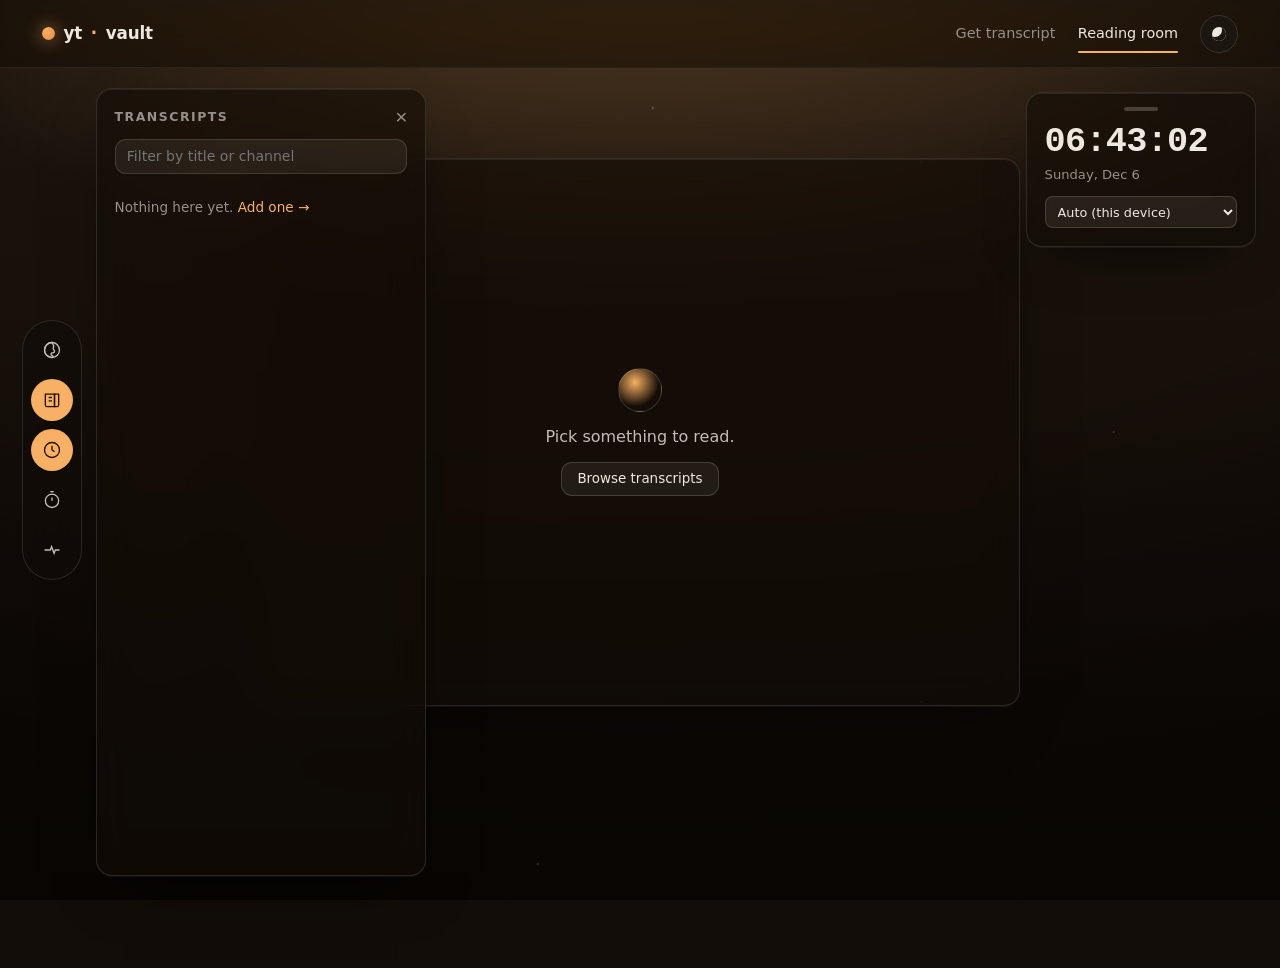
==== web/read.html @ 3c08e681 "Redesign into two pages + cozy reading room; open-source the repo - split UI: landing getter (index)" ====
<!DOCTYPE html>
<html lang="en" data-theme="dark" data-scene="lamplit">
<head>
  <meta charset="utf-8">
  <meta name="viewport" content="width=device-width, initial-scale=1">
  <title>yt-vault · reading room</title>
  <link rel="stylesheet" href="/web/base.css">
  <link rel="stylesheet" href="/web/read.css">
</head>
<body>
  <!-- scene background -->
  <div id="scene" class="scene" aria-hidden="true">
    <div class="scene-grain"></div>
    <div class="scene-rain"></div>
    <div class="scene-dust"></div>
    <img id="customBg" class="scene-custom" alt="" hidden>
  </div>

  <header class="topbar glass-bar">
    <a class="brand" href="/"><span class="brand-mark"></span>yt<span class="brand-dim">·</span>vault</a>
    <nav class="nav">
      <a class="nav-link" href="/">Get transcript</a>
      <a class="nav-link" href="/read" aria-current="page">Reading room</a>
      <button id="themeToggle" class="icon-btn" type="button" aria-label="Toggle theme"><span class="theme-dot"></span></button>
    </nav>
  </header>

  <!-- left dock -->
  <aside class="dock" aria-label="Reading room controls">
    <button class="dock-btn" data-pop="scenes" title="Scenes" aria-label="Scenes">
      <svg viewBox="0 0 24 24" fill="none" stroke="currentColor" stroke-width="1.6"><circle cx="12" cy="12" r="9"/><path d="M12 3a9 9 0 0 0 0 18c1.7 0 1.7-2 0-2.5s-1.5-2.5 0-3 3 .5 3-2-2.5-2-1.5-4 1.2-3.2-.5-4.5z"/></svg>
    </button>
    <button class="dock-btn" data-widget="library" title="Transcripts" aria-label="Transcripts">
      <svg viewBox="0 0 24 24" fill="none" stroke="currentColor" stroke-width="1.6"><path d="M4 5h11v15H6a2 2 0 0 1-2-2z"/><path d="M15 5h5v13a2 2 0 0 1-2 2h-3z"/><path d="M8 9h4M8 13h4"/></svg>
    </button>
    <button class="dock-btn" data-widget="clock" title="Clock" aria-label="Clock">
      <svg viewBox="0 0 24 24" fill="none" stroke="currentColor" stroke-width="1.6"><circle cx="12" cy="12" r="9"/><path d="M12 7v5l3 2"/></svg>
    </button>
    <button class="dock-btn" data-widget="timer" title="Timer" aria-label="Pomodoro timer">
      <svg viewBox="0 0 24 24" fill="none" stroke="currentColor" stroke-width="1.6"><path d="M10 2h4"/><circle cx="12" cy="13" r="8"/><path d="M12 13V9"/></svg>
    </button>
    <button class="dock-btn" data-widget="life" title="Life in progress" aria-label="Life progress">
      <svg viewBox="0 0 24 24" fill="none" stroke="currentColor" stroke-width="1.6"><path d="M3 12h7l1.5-4 3 8L16 12h5"/></svg>
    </button>
  </aside>

  <!-- scenes popover -->
  <div id="scenesPop" class="pop" hidden role="dialog" aria-label="Choose a scene">
    <p class="pop-title">Choose your room</p>
    <div class="scene-grid" id="sceneGrid"></div>
    <label class="upload">
      <input id="bgUpload" type="file" accept="image/*" hidden>
      <span>Upload your own background</span>
    </label>
  </div>

  <!-- shelf (transcript list) -->
  <aside id="shelf" class="shelf glass" aria-label="Saved transcripts" hidden>
    <div class="shelf-head"><h2>Transcripts</h2><button class="x" id="shelfClose" aria-label="Close">×</button></div>
    <input id="filter" class="filter" type="search" placeholder="Filter by title or channel" aria-label="Filter">
    <ol id="list" class="list"></ol>
    <p id="shelfEmpty" class="muted-note">Nothing here yet. <a href="/">Add one →</a></p>
  </aside>

  <!-- reader -->
  <main class="room">
    <article id="reader" class="reader glass" tabindex="-1">
      <div id="readerEmpty" class="reader-empty">
        <span class="ember"></span>
        <p>Pick something to read.</p>
        <button class="ghost-btn" id="openShelf">Browse transcripts</button>
      </div>
      <div id="readerBody" class="reader-body" hidden></div>
    </article>
  </main>

  <!-- widgets -->
  <section id="w-clock" class="widget glass" data-w="clock" hidden>
    <div class="widget-grip" data-grip></div>
    <div class="clock-time" id="clockTime">--:--</div>
    <div class="clock-date" id="clockDate"></div>
    <select id="clockTz" class="mini-select" aria-label="Timezone"></select>
  </section>

  <section id="w-timer" class="widget glass" data-w="timer" hidden>
    <div class="widget-grip" data-grip></div>
    <div class="timer-modes">
      <button class="chip active" data-mode="focus" data-min="25">Focus</button>
      <button class="chip" data-mode="break" data-min="5">Break</button>
    </div>
    <div class="timer-time" id="timerTime">25:00</div>
    <div class="timer-actions">
      <button class="ghost-btn" id="timerToggle">Start</button>
      <button class="ghost-btn" id="timerReset">Reset</button>
    </div>
  </section>

  <section id="w-life" class="widget glass" data-w="life" hidden>
    <div class="widget-grip" data-grip></div>
    <p class="widget-label">Time, honestly</p>
    <div class="bar-row"><span>This year</span><span id="yearPct">—</span></div>
    <div class="bar"><i id="yearBar"></i></div>
    <div class="bar-row"><span>Life</span><span id="lifePct">—</span></div>
    <div class="bar"><i id="lifeBar"></i></div>
    <div class="life-inputs">
      <input id="birth" type="date" aria-label="Birth date">
      <input id="expectancy" type="number" min="40" max="120" value="80" aria-label="Life expectancy">
    </div>
  </section>

  <script src="/web/read.js" defer></script>
</body>
</html>
---- web/base.css ----
/* ============================================================
   yt-vault — shared foundation (tokens, reset, chrome)
   ============================================================ */
:root {
  --bg:      oklch(0.165 0.012 60);
  --bg-2:    oklch(0.205 0.013 60);
  --bg-3:    oklch(0.250 0.014 58);
  --ink:     oklch(0.935 0.013 82);
  --ink-2:   oklch(0.800 0.012 80);
  --muted:   oklch(0.655 0.012 74);
  --line:    oklch(0.320 0.012 60);
  --line-2:  oklch(0.265 0.012 60);
  --accent:  oklch(0.810 0.125 66);
  --accent-2:oklch(0.720 0.135 56);
  --accent-ink: oklch(0.200 0.045 58);
  --danger:  oklch(0.74 0.14 32);

  --font-read: "Charter", "Iowan Old Style", "Palatino Linotype", Georgia, serif;
  --font-ui:   system-ui, -apple-system, "Segoe UI", Roboto, sans-serif;
  --font-mono: ui-monospace, "Cascadia Code", "SF Mono", Menlo, Consolas, monospace;

  --radius: 16px;
  --radius-sm: 11px;
  --ease: cubic-bezier(0.16, 1, 0.3, 1);
  --spring: cubic-bezier(0.34, 1.56, 0.64, 1);
  --shadow: 0 1px 0 oklch(1 0 0 / 0.05), 0 24px 60px -28px oklch(0 0 0 / 0.75);
  --z-bg: 0; --z-base: 1; --z-widget: 40; --z-sticky: 60; --z-dock: 70; --z-modal: 90;
}
[data-theme="light"] {
  --bg:      oklch(0.962 0.011 86);
  --bg-2:    oklch(0.993 0.006 86);
  --bg-3:    oklch(0.928 0.012 84);
  --ink:     oklch(0.285 0.020 55);
  --ink-2:   oklch(0.430 0.020 56);
  --muted:   oklch(0.530 0.020 60);
  --line:    oklch(0.870 0.012 84);
  --line-2:  oklch(0.910 0.010 84);
  --accent:  oklch(0.600 0.140 54);
  --accent-2:oklch(0.555 0.150 50);
  --accent-ink: oklch(0.985 0.010 86);
  --shadow: 0 1px 0 oklch(1 0 0 / 0.6), 0 22px 48px -28px oklch(0 0 0 / 0.30);
}

* { box-sizing: border-box; margin: 0; padding: 0; }
[hidden] { display: none !important; }
html { -webkit-text-size-adjust: 100%; scroll-behavior: smooth; }
body {
  font-family: var(--font-ui); background: var(--bg); color: var(--ink);
  line-height: 1.5; min-height: 100dvh; -webkit-font-smoothing: antialiased;
  text-rendering: optimizeLegibility;
  transition: background 0.6s var(--ease), color 0.6s var(--ease);
}
a { color: inherit; text-decoration: none; }
::selection { background: color-mix(in oklch, var(--accent) 36%, transparent); }

/* topbar / brand (shared) */
.topbar {
  position: sticky; top: 0; z-index: var(--z-sticky);
  display: flex; align-items: center; justify-content: space-between; gap: 1rem;
  padding: 0 clamp(1.1rem, 4vw, 2.6rem); height: 68px;
  background: color-mix(in oklch, var(--bg) 72%, transparent);
  backdrop-filter: saturate(150%) blur(16px);
  border-bottom: 1px solid var(--line-2);
}
.brand { display: inline-flex; align-items: center; gap: 0.55rem; font-weight: 640; font-size: 1.05rem; letter-spacing: -0.01em; }
.brand-mark {
  width: 13px; height: 13px; border-radius: 50%;
  background: radial-gradient(circle at 35% 30%, var(--accent), var(--accent-2));
  box-shadow: 0 0 18px -1px var(--accent); animation: pulse 4s var(--ease) infinite;
}
.brand-dim { color: var(--accent); }
@keyframes pulse { 0%,100% { box-shadow: 0 0 14px -2px var(--accent); } 50% { box-shadow: 0 0 22px 1px var(--accent); } }

.nav { display: flex; align-items: center; gap: clamp(0.6rem, 2vw, 1.4rem); }
.nav-link { color: var(--muted); font-size: 0.9rem; padding: 0.4rem 0; position: relative; transition: color 0.25s var(--ease); }
.nav-link:hover, .nav-link[aria-current="page"] { color: var(--ink); }
.nav-link[aria-current="page"]::after {
  content: ""; position: absolute; left: 0; right: 0; bottom: -2px; height: 2px;
  background: var(--accent); border-radius: 2px;
}

/* buttons */
.btn {
  font-family: var(--font-ui); font-weight: 580; font-size: 0.95rem;
  color: var(--accent-ink); background: var(--accent); border: none;
  border-radius: var(--radius-sm); padding: 0.85rem 1.4rem; cursor: pointer;
  white-space: nowrap; position: relative; overflow: hidden;
  transition: transform 0.2s var(--ease), filter 0.25s var(--ease);
}
.btn:hover { filter: brightness(1.07); }
.btn:active { transform: translateY(1px) scale(0.99); }
.btn:disabled { opacity: 0.6; cursor: progress; }
.btn::after {
  content: ""; position: absolute; inset: 0; transform: translateX(-120%);
  background: linear-gradient(100deg, transparent, oklch(1 0 0 / 0.35), transparent);
}
.btn:hover::after { transform: translateX(120%); transition: transform 0.7s var(--ease); }

.icon-btn {
  width: 38px; height: 38px; border-radius: 50%; border: 1px solid var(--line);
  background: var(--bg-2); display: grid; place-items: center; cursor: pointer;
  color: var(--ink); transition: border-color 0.25s var(--ease), transform 0.25s var(--ease);
}
.icon-btn:hover { border-color: var(--accent); }
.icon-btn:active { transform: scale(0.93); }
.theme-dot { width: 14px; height: 14px; border-radius: 50%; background: var(--ink); box-shadow: inset -4px -4px 0 0 var(--bg-2); }
[data-theme="light"] .theme-dot { background: var(--bg-3); box-shadow: inset 4px 4px 0 0 var(--accent); }

@media (prefers-reduced-motion: reduce) {
  *, *::before, *::after { animation-duration: 0.001ms !important; animation-iteration-count: 1 !important; transition-duration: 0.001ms !important; scroll-behavior: auto !important; }
}
---- web/read.css ----
/* ============================================================
   reading room — scenes + glass + draggable widgets
   ============================================================ */

.glass {
  background: color-mix(in oklch, var(--bg) 62%, transparent);
  border: 1px solid color-mix(in oklch, var(--ink) 12%, transparent);
  backdrop-filter: saturate(150%) blur(20px);
  -webkit-backdrop-filter: saturate(150%) blur(20px);
  box-shadow: var(--shadow), inset 0 1px 0 color-mix(in oklch, var(--ink) 8%, transparent);
}
.glass-bar { background: color-mix(in oklch, var(--bg) 55%, transparent); }
.ghost-btn {
  font-family: var(--font-ui); font-size: 0.84rem; color: var(--ink);
  background: color-mix(in oklch, var(--ink) 7%, transparent);
  border: 1px solid color-mix(in oklch, var(--ink) 16%, transparent);
  border-radius: var(--radius-sm); padding: 0.55rem 0.95rem; cursor: pointer;
  transition: border-color 0.2s var(--ease), transform 0.15s var(--ease);
}
.ghost-btn:hover { border-color: var(--accent); }
.ghost-btn:active { transform: translateY(1px); }

/* ---------- scenes ---------- */
.scene { position: fixed; inset: 0; z-index: var(--z-bg); overflow: hidden; transition: background 0.8s var(--ease); }
.scene-grain, .scene-rain, .scene-dust, .scene-custom { position: absolute; inset: 0; pointer-events: none; }
.scene-custom { width: 100%; height: 100%; object-fit: cover; }
.scene-grain { background: radial-gradient(130% 90% at 50% 0%, transparent 55%, oklch(0 0 0 / 0.45)); }
[data-theme="light"] .scene-grain { background: radial-gradient(130% 90% at 50% 0%, transparent 60%, oklch(0 0 0 / 0.12)); }

[data-scene="lamplit"] .scene { background:
  radial-gradient(115% 75% at 50% -10%, oklch(0.81 0.125 66 / 0.28), transparent 56%),
  linear-gradient(180deg, oklch(0.20 0.018 60), oklch(0.145 0.012 55)); }
[data-scene="paper"] .scene { background:
  radial-gradient(120% 80% at 50% -10%, oklch(0.60 0.14 54 / 0.10), transparent 60%),
  linear-gradient(180deg, oklch(0.965 0.012 86), oklch(0.93 0.014 82)); }
[data-scene="rain"] .scene { background:
  linear-gradient(180deg, oklch(0.26 0.03 250), oklch(0.17 0.025 250)); }
[data-scene="library"] .scene { background:
  radial-gradient(120% 80% at 70% 10%, oklch(0.55 0.09 60 / 0.4), transparent 55%),
  linear-gradient(180deg, oklch(0.27 0.04 50), oklch(0.165 0.03 45)); }
[data-scene="dusk"] .scene { background:
  linear-gradient(180deg, oklch(0.30 0.09 285), oklch(0.32 0.10 20) 78%, oklch(0.40 0.12 45)); }
[data-scene="forest"] .scene { background:
  radial-gradient(120% 90% at 50% 120%, oklch(0.45 0.08 150 / 0.5), transparent 55%),
  linear-gradient(180deg, oklch(0.22 0.04 160), oklch(0.15 0.03 160)); }
[data-scene="blank"] .scene { background: var(--bg); }

/* rain (only in rain scene) */
.scene-rain { opacity: 0; background-image: repeating-linear-gradient(105deg,
  oklch(1 0 0 / 0.12) 0 1px, transparent 1px 9px); background-size: 100% 200px;
  transition: opacity 0.8s var(--ease); }
[data-scene="rain"] .scene-rain { opacity: 0.5; animation: rainfall 0.55s linear infinite; }
@keyframes rainfall { to { background-position: -120px 200px; } }

/* floating dust motes (lamplit + library) */
.scene-dust { opacity: 0; background-image:
  radial-gradient(2px 2px at 20% 30%, oklch(1 0 0 / 0.5), transparent),
  radial-gradient(1.5px 1.5px at 70% 60%, oklch(1 0 0 / 0.4), transparent),
  radial-gradient(1.5px 1.5px at 45% 80%, oklch(1 0 0 / 0.35), transparent),
  radial-gradient(2px 2px at 85% 20%, oklch(1 0 0 / 0.4), transparent);
  background-size: 60% 60%; transition: opacity 0.8s var(--ease); }
[data-scene="lamplit"] .scene-dust, [data-scene="library"] .scene-dust { opacity: 0.6; animation: float-dust 24s var(--ease) infinite alternate; }
@keyframes float-dust { to { transform: translate3d(-4%, -6%, 0); } }

/* ---------- dock ---------- */
.dock {
  position: fixed; left: clamp(0.6rem, 2vw, 1.4rem); top: 50%; transform: translateY(-50%);
  z-index: var(--z-dock); display: flex; flex-direction: column; gap: 0.5rem; padding: 0.5rem;
  border-radius: 999px; background: color-mix(in oklch, var(--bg) 60%, transparent);
  border: 1px solid color-mix(in oklch, var(--ink) 12%, transparent); backdrop-filter: blur(16px);
}
.dock-btn {
  width: 42px; height: 42px; border-radius: 50%; border: none; cursor: pointer;
  background: transparent; color: var(--ink-2); display: grid; place-items: center;
  transition: background 0.2s var(--ease), color 0.2s var(--ease), transform 0.15s var(--ease);
}
.dock-btn svg { width: 20px; height: 20px; }
.dock-btn:hover { background: color-mix(in oklch, var(--ink) 10%, transparent); color: var(--ink); }
.dock-btn.active { color: var(--accent-ink); background: var(--accent); }
.dock-btn:active { transform: scale(0.92); }
@media (max-width: 760px) {
  .dock { flex-direction: row; left: 50%; top: auto; bottom: 1rem; transform: translateX(-50%); }
}

/* ---------- scenes popover ---------- */
.pop {
  position: fixed; left: clamp(4.2rem, 8vw, 6rem); top: 50%; transform: translateY(-50%);
  z-index: var(--z-dock); width: min(320px, 80vw); padding: 1.1rem;
  border-radius: var(--radius); background: color-mix(in oklch, var(--bg) 80%, transparent);
  border: 1px solid color-mix(in oklch, var(--ink) 14%, transparent); backdrop-filter: blur(22px);
  box-shadow: var(--shadow); animation: pop 0.3s var(--spring) both;
}
@media (max-width: 760px) { .pop { left: 50%; top: auto; bottom: 5rem; transform: translateX(-50%); } }
@keyframes pop { from { opacity: 0; transform: translateY(-50%) scale(0.96); } }
.pop-title { font-size: 0.78rem; text-transform: uppercase; letter-spacing: 0.12em; color: var(--muted); margin-bottom: 0.8rem; }
.scene-grid { display: grid; grid-template-columns: repeat(3, 1fr); gap: 0.5rem; }
.scene-chip {
  aspect-ratio: 1.3; border-radius: 10px; border: 2px solid transparent; cursor: pointer;
  position: relative; overflow: hidden; transition: border-color 0.2s var(--ease), transform 0.15s var(--ease);
}
.scene-chip:hover { transform: translateY(-2px); }
.scene-chip.active { border-color: var(--accent); }
.scene-chip span { position: absolute; left: 6px; bottom: 4px; font-size: 0.66rem; color: oklch(0.97 0 0); text-shadow: 0 1px 3px oklch(0 0 0 / 0.8); }
.upload { display: block; margin-top: 0.9rem; text-align: center; font-size: 0.82rem; color: var(--ink-2);
  border: 1px dashed color-mix(in oklch, var(--ink) 22%, transparent); border-radius: var(--radius-sm); padding: 0.7rem; cursor: pointer; }
.upload:hover { border-color: var(--accent); color: var(--ink); }

/* ---------- shelf ---------- */
.shelf {
  position: fixed; left: clamp(4.2rem, 8vw, 6rem); top: 88px; bottom: 1.5rem; z-index: var(--z-widget);
  width: min(330px, 84vw); border-radius: var(--radius); padding: 1.1rem; display: flex; flex-direction: column; gap: 0.7rem;
  animation: slidein 0.35s var(--ease) both;
}
@keyframes slidein { from { opacity: 0; transform: translateX(-16px); } }
.shelf-head { display: flex; align-items: center; justify-content: space-between; }
.shelf-head h2 { font-size: 0.78rem; text-transform: uppercase; letter-spacing: 0.12em; color: var(--muted); }
.x { background: none; border: none; color: var(--muted); font-size: 1.3rem; cursor: pointer; line-height: 1; }
.x:hover { color: var(--ink); }
.filter {
  font-family: var(--font-ui); font-size: 0.88rem; color: var(--ink); width: 100%;
  background: color-mix(in oklch, var(--ink) 7%, transparent); border: 1px solid color-mix(in oklch, var(--ink) 14%, transparent);
  border-radius: var(--radius-sm); padding: 0.55rem 0.7rem;
}
.filter:focus { outline: none; border-color: var(--accent); }
.list { list-style: none; overflow-y: auto; display: flex; flex-direction: column; gap: 0.3rem; }
.list-item { width: 100%; text-align: left; cursor: pointer; background: transparent; border: 1px solid transparent;
  border-radius: var(--radius-sm); padding: 0.6rem 0.7rem; color: var(--ink); display: flex; flex-direction: column; gap: 0.25rem;
  transition: background 0.18s var(--ease); }
.list-item:hover, .list-item.active { background: color-mix(in oklch, var(--ink) 9%, transparent); }
.li-title { font-size: 0.92rem; font-weight: 540; line-height: 1.3; display: -webkit-box; -webkit-line-clamp: 2; -webkit-box-orient: vertical; overflow: hidden; }
.li-meta { font-family: var(--font-mono); font-size: 0.7rem; color: var(--muted); }
.li-tag { color: var(--accent); } .li-tag.none { color: var(--muted); }
.muted-note { color: var(--muted); font-size: 0.85rem; }
.muted-note a { color: var(--accent); }

/* ---------- reader ---------- */
.room { position: relative; z-index: var(--z-base); min-height: 100dvh;
  display: flex; justify-content: center; align-items: flex-start;
  padding: clamp(5.5rem, 10vh, 7rem) 1.2rem 3rem; }
.reader { width: min(760px, 100%); border-radius: var(--radius); padding: clamp(1.6rem, 4vw, 3rem);
  max-height: calc(100dvh - 8rem); overflow-y: auto; scroll-padding-top: 1rem; animation: rise 0.6s var(--ease) both; }
.reader:focus { outline: none; }
.reader-empty { min-height: 50vh; display: flex; flex-direction: column; align-items: center; justify-content: center; text-align: center; gap: 0.8rem; color: var(--ink-2); }
.ember { width: 44px; height: 44px; border-radius: 50%; border: 1px solid color-mix(in oklch, var(--ink) 16%, transparent);
  background: radial-gradient(circle at 38% 32%, var(--accent), transparent 62%); animation: pulse 4s var(--ease) infinite; }

.reader-body { max-width: 64ch; margin: 0 auto; }
.doc-kicker { font-family: var(--font-mono); font-size: 0.72rem; letter-spacing: 0.08em; text-transform: uppercase; color: var(--accent); margin-bottom: 0.7rem; }
.doc-title { font-family: var(--font-read); font-weight: 600; font-size: clamp(1.6rem, 3.4vw, 2.2rem); line-height: 1.16; letter-spacing: -0.015em; text-wrap: balance; }
.doc-meta { font-family: var(--font-mono); font-size: 0.75rem; color: var(--muted); margin-top: 0.85rem; padding-bottom: 1.1rem;
  border-bottom: 1px solid color-mix(in oklch, var(--ink) 12%, transparent); display: flex; flex-wrap: wrap; gap: 0.35rem 0.85rem; }
.doc-meta a { color: var(--accent); }
.doc-actions { display: flex; gap: 0.5rem; margin: 1.3rem 0 0.2rem; flex-wrap: wrap; }
.doc-label { font-size: 0.72rem; font-weight: 600; letter-spacing: 0.13em; text-transform: uppercase; color: var(--muted); margin: 1.7rem 0 0.7rem; }
.doc-desc { color: var(--ink-2); font-size: 0.95rem; white-space: pre-wrap; }
.doc-transcript { font-family: var(--font-read); font-size: 1.2rem; line-height: 1.78; color: var(--ink); white-space: pre-wrap; letter-spacing: 0.003em; }
.doc-transcript.empty { font-family: var(--font-ui); font-size: 0.95rem; color: var(--muted); font-style: italic; }

/* ---------- widgets ---------- */
.widget { position: fixed; z-index: var(--z-widget); width: 230px; border-radius: var(--radius); padding: 1rem 1.1rem 1.1rem;
  user-select: none; animation: pop 0.32s var(--spring) both; }
.widget-grip { height: 14px; margin: -0.4rem -0.4rem 0.5rem; cursor: grab; position: relative; }
.widget-grip::before { content: ""; position: absolute; top: 4px; left: 50%; transform: translateX(-50%); width: 34px; height: 4px; border-radius: 4px; background: color-mix(in oklch, var(--ink) 22%, transparent); }
.widget-grip:active { cursor: grabbing; }
.widget-label { font-size: 0.72rem; text-transform: uppercase; letter-spacing: 0.1em; color: var(--muted); margin-bottom: 0.6rem; }

.clock-time { font-family: var(--font-mono); font-size: 2.2rem; font-weight: 600; letter-spacing: -0.02em; line-height: 1; }
.clock-date { color: var(--muted); font-size: 0.82rem; margin: 0.35rem 0 0.7rem; }
.mini-select, .life-inputs input {
  font-family: var(--font-ui); font-size: 0.8rem; color: var(--ink); width: 100%;
  background: color-mix(in oklch, var(--ink) 8%, transparent); border: 1px solid color-mix(in oklch, var(--ink) 16%, transparent);
  border-radius: 8px; padding: 0.4rem 0.5rem; }
.mini-select:focus, .life-inputs input:focus { outline: none; border-color: var(--accent); }

.timer-modes { display: flex; gap: 0.4rem; margin-bottom: 0.7rem; }
.chip { flex: 1; font-family: var(--font-ui); font-size: 0.78rem; color: var(--ink-2); cursor: pointer;
  background: color-mix(in oklch, var(--ink) 7%, transparent); border: 1px solid transparent; border-radius: 999px; padding: 0.32rem; }
.chip.active { color: var(--accent-ink); background: var(--accent); }
.timer-time { font-family: var(--font-mono); font-size: 2.6rem; font-weight: 600; text-align: center; letter-spacing: -0.02em; }
.timer-actions { display: flex; gap: 0.4rem; margin-top: 0.7rem; }
.timer-actions .ghost-btn { flex: 1; text-align: center; }

.bar-row { display: flex; justify-content: space-between; font-size: 0.78rem; color: var(--ink-2); margin: 0.55rem 0 0.25rem; }
.bar-row span:last-child { font-family: var(--font-mono); color: var(--accent); }
.bar { height: 6px; border-radius: 6px; background: color-mix(in oklch, var(--ink) 12%, transparent); overflow: hidden; }
.bar i { display: block; height: 100%; width: 0; border-radius: 6px; background: linear-gradient(90deg, var(--accent-2), var(--accent)); transition: width 0.9s var(--ease); }
.life-inputs { display: flex; gap: 0.4rem; margin-top: 0.8rem; }
.life-inputs input[type="number"] { width: 4.5rem; flex: none; }

@keyframes rise { from { opacity: 0; transform: translateY(14px); } to { opacity: 1; transform: none; } }
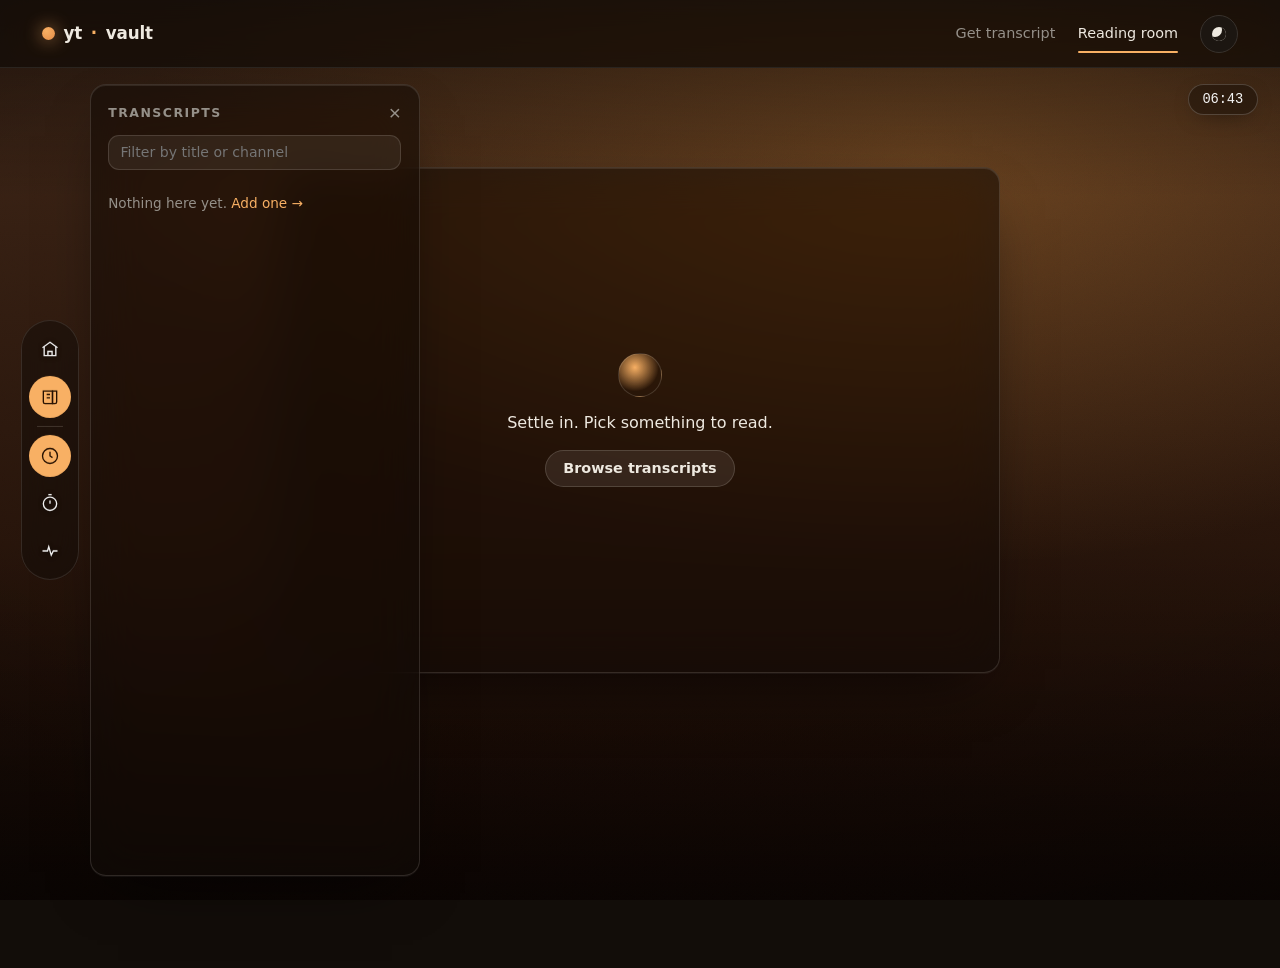
==== commit 9846b1a9: "Reading room v2: lived-in rooms + clean auto-collapsing widgets; mesh landing - landing: fluid blend" ====
--- a/web/read.html
+++ b/web/read.html
@@ -1,5 +1,5 @@
 <!DOCTYPE html>
-<html lang="en" data-theme="dark" data-scene="lamplit">
+<html lang="en" data-theme="dark" data-scene="library">
 <head>
   <meta charset="utf-8">
   <meta name="viewport" content="width=device-width, initial-scale=1">
@@ -8,15 +8,17 @@
   <link rel="stylesheet" href="/web/read.css">
 </head>
 <body>
-  <!-- scene background -->
+  <!-- scene -->
   <div id="scene" class="scene" aria-hidden="true">
-    <div class="scene-grain"></div>
+    <img id="roomImg" class="room-img" alt="">
+    <div class="scene-tint"></div>
+    <div class="scene-scrim"></div>
     <div class="scene-rain"></div>
-    <div class="scene-dust"></div>
-    <img id="customBg" class="scene-custom" alt="" hidden>
+    <div class="grain"></div>
   </div>
 
-  <header class="topbar glass-bar">
+  <!-- top bar -->
+  <header class="topbar chrome">
     <a class="brand" href="/"><span class="brand-mark"></span>yt<span class="brand-dim">·</span>vault</a>
     <nav class="nav">
       <a class="nav-link" href="/">Get transcript</a>
@@ -26,36 +28,75 @@
   </header>
 
   <!-- left dock -->
-  <aside class="dock" aria-label="Reading room controls">
-    <button class="dock-btn" data-pop="scenes" title="Scenes" aria-label="Scenes">
-      <svg viewBox="0 0 24 24" fill="none" stroke="currentColor" stroke-width="1.6"><circle cx="12" cy="12" r="9"/><path d="M12 3a9 9 0 0 0 0 18c1.7 0 1.7-2 0-2.5s-1.5-2.5 0-3 3 .5 3-2-2.5-2-1.5-4 1.2-3.2-.5-4.5z"/></svg>
+  <aside class="dock chrome" aria-label="Controls">
+    <button class="dock-btn" data-pop="scenes" title="Rooms" aria-label="Choose room">
+      <svg viewBox="0 0 24 24" fill="none" stroke="currentColor" stroke-width="1.6"><path d="M3 10.5 12 4l9 6.5"/><path d="M5 9.5V20h14V9.5"/><path d="M9.5 20v-5h5v5"/></svg>
     </button>
     <button class="dock-btn" data-widget="library" title="Transcripts" aria-label="Transcripts">
       <svg viewBox="0 0 24 24" fill="none" stroke="currentColor" stroke-width="1.6"><path d="M4 5h11v15H6a2 2 0 0 1-2-2z"/><path d="M15 5h5v13a2 2 0 0 1-2 2h-3z"/><path d="M8 9h4M8 13h4"/></svg>
     </button>
-    <button class="dock-btn" data-widget="clock" title="Clock" aria-label="Clock">
+    <div class="dock-sep"></div>
+    <button class="dock-btn" data-add="clock" title="Clock" aria-label="Clock">
       <svg viewBox="0 0 24 24" fill="none" stroke="currentColor" stroke-width="1.6"><circle cx="12" cy="12" r="9"/><path d="M12 7v5l3 2"/></svg>
     </button>
-    <button class="dock-btn" data-widget="timer" title="Timer" aria-label="Pomodoro timer">
+    <button class="dock-btn" data-add="timer" title="Timer" aria-label="Timer">
       <svg viewBox="0 0 24 24" fill="none" stroke="currentColor" stroke-width="1.6"><path d="M10 2h4"/><circle cx="12" cy="13" r="8"/><path d="M12 13V9"/></svg>
     </button>
-    <button class="dock-btn" data-widget="life" title="Life in progress" aria-label="Life progress">
-      <svg viewBox="0 0 24 24" fill="none" stroke="currentColor" stroke-width="1.6"><path d="M3 12h7l1.5-4 3 8L16 12h5"/></svg>
+    <button class="dock-btn" data-add="life" title="Life" aria-label="Life progress">
+      <svg viewBox="0 0 24 24" fill="none" stroke="currentColor" stroke-width="1.6"><path d="M3 12h6l1.5-5 3 10L16 12h5"/></svg>
     </button>
   </aside>
 
-  <!-- scenes popover -->
-  <div id="scenesPop" class="pop" hidden role="dialog" aria-label="Choose a scene">
-    <p class="pop-title">Choose your room</p>
-    <div class="scene-grid" id="sceneGrid"></div>
-    <label class="upload">
-      <input id="bgUpload" type="file" accept="image/*" hidden>
-      <span>Upload your own background</span>
-    </label>
+  <!-- widget chips (built by JS) -->
+  <div id="rail" class="rail" aria-label="Active widgets"></div>
+
+  <!-- expandable widget stage (one at a time) -->
+  <div id="stage" class="stage" hidden>
+    <!-- clock -->
+    <section class="panel" data-w="clock" hidden>
+      <button class="panel-x" data-collapse aria-label="Collapse">–</button>
+      <div class="clock-time" id="clockTime">--:--</div>
+      <div class="clock-date" id="clockDate"></div>
+      <select id="clockTz" class="pill-select" aria-label="Timezone"></select>
+    </section>
+    <!-- timer -->
+    <section class="panel" data-w="timer" hidden>
+      <button class="panel-x" data-collapse aria-label="Collapse">–</button>
+      <div class="seg">
+        <button class="seg-btn active" data-min="25" data-mode="focus">pomodoro</button>
+        <button class="seg-btn" data-min="5" data-mode="short">short break</button>
+        <button class="seg-btn" data-min="15" data-mode="long">long break</button>
+      </div>
+      <div class="timer-time" id="timerTime">25:00</div>
+      <div class="timer-row">
+        <button class="pill-lg" id="timerToggle">start</button>
+        <button class="round-btn" id="timerReset" aria-label="Reset">↺</button>
+      </div>
+    </section>
+    <!-- life -->
+    <section class="panel" data-w="life" hidden>
+      <button class="panel-x" data-collapse aria-label="Collapse">–</button>
+      <p class="panel-label">Time, honestly</p>
+      <div class="bar-row"><span>This year</span><b id="yearPct">—</b></div>
+      <div class="bar"><i id="yearBar"></i></div>
+      <div class="bar-row"><span>Life</span><b id="lifePct">—</b></div>
+      <div class="bar"><i id="lifeBar"></i></div>
+      <div class="life-inputs">
+        <input id="birth" type="date" aria-label="Birth date">
+        <input id="expectancy" type="number" min="40" max="120" value="80" aria-label="Life expectancy">
+      </div>
+    </section>
   </div>
 
-  <!-- shelf (transcript list) -->
-  <aside id="shelf" class="shelf glass" aria-label="Saved transcripts" hidden>
+  <!-- scenes popover -->
+  <div id="scenesPop" class="pop chrome" hidden role="dialog" aria-label="Choose a room">
+    <p class="pop-title">Choose your room</p>
+    <div class="room-grid" id="roomGrid"></div>
+    <label class="upload"><input id="bgUpload" type="file" accept="image/*" hidden><span>Upload your own room</span></label>
+  </div>
+
+  <!-- shelf -->
+  <aside id="shelf" class="shelf glass" aria-label="Transcripts" hidden>
     <div class="shelf-head"><h2>Transcripts</h2><button class="x" id="shelfClose" aria-label="Close">×</button></div>
     <input id="filter" class="filter" type="search" placeholder="Filter by title or channel" aria-label="Filter">
     <ol id="list" class="list"></ol>
@@ -67,47 +108,13 @@
     <article id="reader" class="reader glass" tabindex="-1">
       <div id="readerEmpty" class="reader-empty">
         <span class="ember"></span>
-        <p>Pick something to read.</p>
-        <button class="ghost-btn" id="openShelf">Browse transcripts</button>
+        <p>Settle in. Pick something to read.</p>
+        <button class="pill" id="openShelf">Browse transcripts</button>
       </div>
       <div id="readerBody" class="reader-body" hidden></div>
     </article>
   </main>
 
-  <!-- widgets -->
-  <section id="w-clock" class="widget glass" data-w="clock" hidden>
-    <div class="widget-grip" data-grip></div>
-    <div class="clock-time" id="clockTime">--:--</div>
-    <div class="clock-date" id="clockDate"></div>
-    <select id="clockTz" class="mini-select" aria-label="Timezone"></select>
-  </section>
-
-  <section id="w-timer" class="widget glass" data-w="timer" hidden>
-    <div class="widget-grip" data-grip></div>
-    <div class="timer-modes">
-      <button class="chip active" data-mode="focus" data-min="25">Focus</button>
-      <button class="chip" data-mode="break" data-min="5">Break</button>
-    </div>
-    <div class="timer-time" id="timerTime">25:00</div>
-    <div class="timer-actions">
-      <button class="ghost-btn" id="timerToggle">Start</button>
-      <button class="ghost-btn" id="timerReset">Reset</button>
-    </div>
-  </section>
-
-  <section id="w-life" class="widget glass" data-w="life" hidden>
-    <div class="widget-grip" data-grip></div>
-    <p class="widget-label">Time, honestly</p>
-    <div class="bar-row"><span>This year</span><span id="yearPct">—</span></div>
-    <div class="bar"><i id="yearBar"></i></div>
-    <div class="bar-row"><span>Life</span><span id="lifePct">—</span></div>
-    <div class="bar"><i id="lifeBar"></i></div>
-    <div class="life-inputs">
-      <input id="birth" type="date" aria-label="Birth date">
-      <input id="expectancy" type="number" min="40" max="120" value="80" aria-label="Life expectancy">
-    </div>
-  </section>
-
   <script src="/web/read.js" defer></script>
 </body>
 </html>
--- a/web/read.css
+++ b/web/read.css
@@ -1,190 +1,162 @@
 /* ============================================================
-   reading room — scenes + glass + draggable widgets
+   reading room — lived-in rooms + clean floating widgets
    ============================================================ */
 
 .glass {
-  background: color-mix(in oklch, var(--bg) 62%, transparent);
-  border: 1px solid color-mix(in oklch, var(--ink) 12%, transparent);
-  backdrop-filter: saturate(150%) blur(20px);
-  -webkit-backdrop-filter: saturate(150%) blur(20px);
-  box-shadow: var(--shadow), inset 0 1px 0 color-mix(in oklch, var(--ink) 8%, transparent);
+  background: color-mix(in oklch, var(--bg) 58%, transparent);
+  border: 1px solid color-mix(in oklch, var(--ink) 14%, transparent);
+  backdrop-filter: saturate(150%) blur(24px); -webkit-backdrop-filter: saturate(150%) blur(24px);
+  box-shadow: var(--shadow), inset 0 1px 0 color-mix(in oklch, var(--ink) 10%, transparent);
 }
-.glass-bar { background: color-mix(in oklch, var(--bg) 55%, transparent); }
-.ghost-btn {
-  font-family: var(--font-ui); font-size: 0.84rem; color: var(--ink);
-  background: color-mix(in oklch, var(--ink) 7%, transparent);
-  border: 1px solid color-mix(in oklch, var(--ink) 16%, transparent);
-  border-radius: var(--radius-sm); padding: 0.55rem 0.95rem; cursor: pointer;
-  transition: border-color 0.2s var(--ease), transform 0.15s var(--ease);
-}
-.ghost-btn:hover { border-color: var(--accent); }
-.ghost-btn:active { transform: translateY(1px); }
+.pill {
+  font-family: var(--font-ui); font-weight: 560; font-size: 0.9rem; color: var(--ink);
+  background: color-mix(in oklch, var(--ink) 9%, transparent); border: 1px solid color-mix(in oklch, var(--ink) 16%, transparent);
+  border-radius: 999px; padding: 0.6rem 1.1rem; cursor: pointer; transition: border-color 0.2s var(--ease), transform 0.15s var(--ease); }
+.pill:hover { border-color: var(--accent); } .pill:active { transform: translateY(1px); }
 
-/* ---------- scenes ---------- */
-.scene { position: fixed; inset: 0; z-index: var(--z-bg); overflow: hidden; transition: background 0.8s var(--ease); }
-.scene-grain, .scene-rain, .scene-dust, .scene-custom { position: absolute; inset: 0; pointer-events: none; }
-.scene-custom { width: 100%; height: 100%; object-fit: cover; }
-.scene-grain { background: radial-gradient(130% 90% at 50% 0%, transparent 55%, oklch(0 0 0 / 0.45)); }
-[data-theme="light"] .scene-grain { background: radial-gradient(130% 90% at 50% 0%, transparent 60%, oklch(0 0 0 / 0.12)); }
+/* ---------- scene ---------- */
+.scene { position: fixed; inset: 0; z-index: var(--z-bg); overflow: hidden; }
+.room-img { position: absolute; inset: 0; width: 100%; height: 100%; object-fit: cover; opacity: 0; transition: opacity 0.9s var(--ease); }
+.room-img.loaded { opacity: 1; }
+.scene-tint, .scene-scrim, .scene-rain, .grain { position: absolute; inset: 0; pointer-events: none; }
+.scene-scrim { background:
+  linear-gradient(180deg, oklch(0 0 0 / 0.45) 0%, transparent 22%, transparent 60%, oklch(0 0 0 / 0.5) 100%),
+  radial-gradient(120% 80% at 50% 40%, transparent 50%, oklch(0 0 0 / 0.4)); }
+[data-theme="light"] .scene-scrim { background:
+  linear-gradient(180deg, oklch(1 0 0 / 0.3) 0%, transparent 30%, transparent 65%, oklch(1 0 0 / 0.35) 100%); }
+.grain { opacity: 0.05; mix-blend-mode: overlay; background-image: url("data:image/svg+xml,%3Csvg xmlns='http://www.w3.org/2000/svg' width='120' height='120'%3E%3Cfilter id='n'%3E%3CfeTurbulence type='fractalNoise' baseFrequency='0.9' numOctaves='2'/%3E%3C/filter%3E%3Crect width='100%25' height='100%25' filter='url(%23n)'/%3E%3C/svg%3E"); }
 
-[data-scene="lamplit"] .scene { background:
-  radial-gradient(115% 75% at 50% -10%, oklch(0.81 0.125 66 / 0.28), transparent 56%),
-  linear-gradient(180deg, oklch(0.20 0.018 60), oklch(0.145 0.012 55)); }
-[data-scene="paper"] .scene { background:
-  radial-gradient(120% 80% at 50% -10%, oklch(0.60 0.14 54 / 0.10), transparent 60%),
-  linear-gradient(180deg, oklch(0.965 0.012 86), oklch(0.93 0.014 82)); }
-[data-scene="rain"] .scene { background:
-  linear-gradient(180deg, oklch(0.26 0.03 250), oklch(0.17 0.025 250)); }
-[data-scene="library"] .scene { background:
-  radial-gradient(120% 80% at 70% 10%, oklch(0.55 0.09 60 / 0.4), transparent 55%),
-  linear-gradient(180deg, oklch(0.27 0.04 50), oklch(0.165 0.03 45)); }
-[data-scene="dusk"] .scene { background:
-  linear-gradient(180deg, oklch(0.30 0.09 285), oklch(0.32 0.10 20) 78%, oklch(0.40 0.12 45)); }
-[data-scene="forest"] .scene { background:
-  radial-gradient(120% 90% at 50% 120%, oklch(0.45 0.08 150 / 0.5), transparent 55%),
-  linear-gradient(180deg, oklch(0.22 0.04 160), oklch(0.15 0.03 160)); }
-[data-scene="blank"] .scene { background: var(--bg); }
+/* per-room atmosphere (also the fallback when no image is set) */
+[data-scene="library"] .scene-tint { background: radial-gradient(110% 80% at 72% 18%, oklch(0.55 0.10 64 / 0.5), transparent 56%), linear-gradient(180deg, oklch(0.30 0.045 52), oklch(0.16 0.03 44)); }
+[data-scene="cafe"]    .scene-tint { background: radial-gradient(110% 80% at 30% 20%, oklch(0.62 0.11 70 / 0.5), transparent 55%), linear-gradient(180deg, oklch(0.32 0.05 62), oklch(0.18 0.035 55)); }
+[data-scene="rain"]    .scene-tint { background: linear-gradient(180deg, oklch(0.30 0.035 250), oklch(0.16 0.03 250)); }
+[data-scene="lofi"]    .scene-tint { background: radial-gradient(110% 80% at 65% 30%, oklch(0.55 0.12 40 / 0.4), transparent 55%), linear-gradient(180deg, oklch(0.26 0.06 290), oklch(0.15 0.04 285)); }
+[data-scene="garden"]  .scene-tint { background: radial-gradient(120% 90% at 50% 120%, oklch(0.50 0.10 150 / 0.5), transparent 55%), linear-gradient(180deg, oklch(0.26 0.05 160), oklch(0.15 0.035 160)); }
+[data-scene="dusk"]    .scene-tint { background: linear-gradient(180deg, oklch(0.34 0.10 285), oklch(0.34 0.11 25) 76%, oklch(0.44 0.12 50)); }
+[data-scene="paper"]   .scene-tint { background: linear-gradient(180deg, oklch(0.96 0.012 86), oklch(0.92 0.014 80)); }
+[data-scene="blank"]   .scene-tint { background: var(--bg); }
+.room-img.loaded ~ .scene-tint { opacity: 0.18; } /* image present → tint recedes to a wash */
 
-/* rain (only in rain scene) */
-.scene-rain { opacity: 0; background-image: repeating-linear-gradient(105deg,
-  oklch(1 0 0 / 0.12) 0 1px, transparent 1px 9px); background-size: 100% 200px;
-  transition: opacity 0.8s var(--ease); }
-[data-scene="rain"] .scene-rain { opacity: 0.5; animation: rainfall 0.55s linear infinite; }
-@keyframes rainfall { to { background-position: -120px 200px; } }
+.scene-rain { opacity: 0; background-image: repeating-linear-gradient(102deg, oklch(1 0 0 / 0.13) 0 1px, transparent 1px 10px); background-size: 100% 220px; transition: opacity 0.8s var(--ease); }
+[data-scene="rain"] .scene-rain { opacity: 0.45; animation: rainfall 0.6s linear infinite; }
+@keyframes rainfall { to { background-position: -130px 220px; } }
 
-/* floating dust motes (lamplit + library) */
-.scene-dust { opacity: 0; background-image:
-  radial-gradient(2px 2px at 20% 30%, oklch(1 0 0 / 0.5), transparent),
-  radial-gradient(1.5px 1.5px at 70% 60%, oklch(1 0 0 / 0.4), transparent),
-  radial-gradient(1.5px 1.5px at 45% 80%, oklch(1 0 0 / 0.35), transparent),
-  radial-gradient(2px 2px at 85% 20%, oklch(1 0 0 / 0.4), transparent);
-  background-size: 60% 60%; transition: opacity 0.8s var(--ease); }
-[data-scene="lamplit"] .scene-dust, [data-scene="library"] .scene-dust { opacity: 0.6; animation: float-dust 24s var(--ease) infinite alternate; }
-@keyframes float-dust { to { transform: translate3d(-4%, -6%, 0); } }
+/* ---------- ambient (chrome auto-recedes while reading) ---------- */
+.chrome { transition: opacity 0.5s var(--ease), transform 0.5s var(--ease); }
+body.ambient .chrome { opacity: 0; pointer-events: none; }
+body.ambient .topbar { transform: translateY(-8px); }
+body.ambient .dock { transform: translateX(-10px); }
 
 /* ---------- dock ---------- */
-.dock {
-  position: fixed; left: clamp(0.6rem, 2vw, 1.4rem); top: 50%; transform: translateY(-50%);
-  z-index: var(--z-dock); display: flex; flex-direction: column; gap: 0.5rem; padding: 0.5rem;
-  border-radius: 999px; background: color-mix(in oklch, var(--bg) 60%, transparent);
-  border: 1px solid color-mix(in oklch, var(--ink) 12%, transparent); backdrop-filter: blur(16px);
-}
-.dock-btn {
-  width: 42px; height: 42px; border-radius: 50%; border: none; cursor: pointer;
-  background: transparent; color: var(--ink-2); display: grid; place-items: center;
-  transition: background 0.2s var(--ease), color 0.2s var(--ease), transform 0.15s var(--ease);
-}
-.dock-btn svg { width: 20px; height: 20px; }
-.dock-btn:hover { background: color-mix(in oklch, var(--ink) 10%, transparent); color: var(--ink); }
-.dock-btn.active { color: var(--accent-ink); background: var(--accent); }
-.dock-btn:active { transform: scale(0.92); }
-@media (max-width: 760px) {
-  .dock { flex-direction: row; left: 50%; top: auto; bottom: 1rem; transform: translateX(-50%); }
-}
+.dock { position: fixed; left: clamp(0.6rem, 2vw, 1.3rem); top: 50%; transform: translateY(-50%); z-index: var(--z-dock);
+  display: flex; flex-direction: column; gap: 0.35rem; padding: 0.45rem; border-radius: 999px;
+  background: color-mix(in oklch, var(--bg) 50%, transparent); border: 1px solid color-mix(in oklch, var(--ink) 12%, transparent); backdrop-filter: blur(18px); }
+.dock-sep { height: 1px; margin: 0.15rem 0.5rem; background: color-mix(in oklch, var(--ink) 16%, transparent); }
+.dock-btn { width: 42px; height: 42px; border-radius: 50%; border: none; background: transparent; color: oklch(0.96 0 0); cursor: pointer; display: grid; place-items: center; transition: background 0.2s var(--ease), transform 0.15s var(--ease); }
+.dock-btn svg { width: 20px; height: 20px; filter: drop-shadow(0 1px 2px oklch(0 0 0 / 0.5)); }
+.dock-btn:hover { background: oklch(1 0 0 / 0.16); }
+.dock-btn.on { background: var(--accent); color: var(--accent-ink); }
+.dock-btn.on svg { filter: none; }
+.dock-btn:active { transform: scale(0.9); }
+@media (max-width: 760px) { .dock { flex-direction: row; left: 50%; top: auto; bottom: 0.8rem; transform: translateX(-50%); } body.ambient .dock { transform: translateX(-50%) translateY(10px); } }
+
+/* ---------- widget chips (top-right rail) ---------- */
+.rail { position: fixed; top: 84px; right: clamp(0.7rem, 2vw, 1.4rem); z-index: var(--z-widget); display: flex; flex-direction: column; gap: 0.5rem; align-items: flex-end; }
+.chip { display: inline-flex; align-items: center; gap: 0.5rem; cursor: pointer; color: oklch(0.97 0 0);
+  background: oklch(0 0 0 / 0.32); border: 1px solid oklch(1 0 0 / 0.18); border-radius: 999px; padding: 0.45rem 0.85rem;
+  backdrop-filter: blur(14px); font-family: var(--font-mono); font-size: 0.86rem; letter-spacing: -0.01em;
+  box-shadow: 0 6px 22px -10px oklch(0 0 0 / 0.7); transition: transform 0.18s var(--spring), background 0.2s var(--ease); animation: chipIn 0.32s var(--spring) both; }
+.chip:hover { transform: translateY(-2px); background: oklch(0 0 0 / 0.42); }
+.chip .dot { width: 7px; height: 7px; border-radius: 50%; background: var(--accent); }
+.chip .dot.run { animation: blink 1.6s var(--ease) infinite; }
+@keyframes blink { 50% { opacity: 0.3; } }
+@keyframes chipIn { from { opacity: 0; transform: translateX(12px); } }
+
+/* ---------- expanded widget stage (clean, floating, iPhone-like) ---------- */
+.stage { position: fixed; left: 0; right: 0; top: 0; z-index: var(--z-modal); display: grid; place-items: start center;
+  padding-top: clamp(12vh, 18vh, 22vh); pointer-events: none; }
+.stage::before { content: ""; position: fixed; inset: 0; background: radial-gradient(60% 45% at 50% 28%, oklch(0 0 0 / 0.4), transparent 70%); animation: fade 0.4s var(--ease) both; }
+[data-theme="light"] .stage::before { background: radial-gradient(60% 45% at 50% 28%, oklch(1 0 0 / 0.45), transparent 70%); }
+.panel { pointer-events: auto; position: relative; text-align: center; color: oklch(0.98 0 0); animation: panelIn 0.4s var(--spring) both;
+  text-shadow: 0 2px 18px oklch(0 0 0 / 0.6); width: min(560px, 92vw); }
+[data-theme="light"] .panel { color: oklch(0.2 0.02 60); text-shadow: 0 2px 14px oklch(1 0 0 / 0.7); }
+.panel-x { position: absolute; top: -8px; right: 0; width: 34px; height: 34px; border-radius: 50%; cursor: pointer;
+  background: oklch(0 0 0 / 0.3); border: 1px solid oklch(1 0 0 / 0.2); color: oklch(0.98 0 0); font-size: 1.3rem; line-height: 1; backdrop-filter: blur(10px); }
+@keyframes panelIn { from { opacity: 0; transform: translateY(-14px) scale(0.97); } }
+@keyframes fade { from { opacity: 0; } }
+
+/* clean pill controls used in panels */
+.seg { display: inline-flex; gap: 0.5rem; margin-bottom: 1.2rem; }
+.seg-btn { font-family: var(--font-ui); font-weight: 560; font-size: 0.95rem; color: oklch(0.98 0 0); cursor: pointer;
+  background: oklch(1 0 0 / 0.14); border: 1px solid oklch(1 0 0 / 0.22); border-radius: 999px; padding: 0.55rem 1.15rem; backdrop-filter: blur(10px); transition: background 0.2s var(--ease); }
+.seg-btn.active { background: oklch(1 0 0 / 0.95); color: oklch(0.2 0.03 60); border-color: transparent; }
+.clock-time, .timer-time { font-family: var(--font-mono); font-weight: 700; font-size: clamp(3.5rem, 13vw, 7rem); line-height: 0.92; letter-spacing: -0.03em; font-variant-numeric: tabular-nums; }
+.clock-date { font-size: 1.05rem; opacity: 0.9; margin: 0.6rem 0 1.1rem; }
+.pill-select, .life-inputs input { font-family: var(--font-ui); font-size: 0.9rem; color: oklch(0.98 0 0);
+  background: oklch(0 0 0 / 0.3); border: 1px solid oklch(1 0 0 / 0.22); border-radius: 999px; padding: 0.5rem 1rem; backdrop-filter: blur(10px); text-shadow: none; }
+.pill-select option { color: #111; }
+.timer-row { display: flex; gap: 0.9rem; align-items: center; justify-content: center; margin-top: 1.2rem; }
+.pill-lg { font-family: var(--font-ui); font-weight: 600; font-size: 1.4rem; color: oklch(0.2 0.03 60); cursor: pointer;
+  background: oklch(1 0 0 / 0.95); border: none; border-radius: 999px; padding: 0.7rem 2.6rem; text-shadow: none; transition: transform 0.15s var(--ease), filter 0.2s var(--ease); }
+.pill-lg:hover { filter: brightness(0.96); } .pill-lg:active { transform: translateY(1px); }
+.round-btn { width: 52px; height: 52px; border-radius: 50%; cursor: pointer; color: oklch(0.98 0 0); font-size: 1.4rem;
+  background: oklch(0 0 0 / 0.28); border: 1px solid oklch(1 0 0 / 0.22); backdrop-filter: blur(10px); }
+.panel-label { font-size: 0.78rem; text-transform: uppercase; letter-spacing: 0.14em; opacity: 0.85; margin-bottom: 1rem; }
+.bar-row { display: flex; justify-content: space-between; font-size: 1rem; margin: 0.7rem auto 0.3rem; max-width: 360px; }
+.bar-row b { font-family: var(--font-mono); }
+.bar { height: 8px; border-radius: 8px; max-width: 360px; margin: 0 auto; background: oklch(1 0 0 / 0.18); overflow: hidden; }
+.bar i { display: block; height: 100%; width: 0; border-radius: 8px; background: oklch(0.98 0 0); transition: width 0.9s var(--ease); }
+.life-inputs { display: flex; gap: 0.5rem; justify-content: center; margin-top: 1.2rem; }
+.life-inputs input[type="number"] { width: 5rem; }
 
 /* ---------- scenes popover ---------- */
-.pop {
-  position: fixed; left: clamp(4.2rem, 8vw, 6rem); top: 50%; transform: translateY(-50%);
-  z-index: var(--z-dock); width: min(320px, 80vw); padding: 1.1rem;
-  border-radius: var(--radius); background: color-mix(in oklch, var(--bg) 80%, transparent);
-  border: 1px solid color-mix(in oklch, var(--ink) 14%, transparent); backdrop-filter: blur(22px);
-  box-shadow: var(--shadow); animation: pop 0.3s var(--spring) both;
-}
-@media (max-width: 760px) { .pop { left: 50%; top: auto; bottom: 5rem; transform: translateX(-50%); } }
-@keyframes pop { from { opacity: 0; transform: translateY(-50%) scale(0.96); } }
-.pop-title { font-size: 0.78rem; text-transform: uppercase; letter-spacing: 0.12em; color: var(--muted); margin-bottom: 0.8rem; }
-.scene-grid { display: grid; grid-template-columns: repeat(3, 1fr); gap: 0.5rem; }
-.scene-chip {
-  aspect-ratio: 1.3; border-radius: 10px; border: 2px solid transparent; cursor: pointer;
-  position: relative; overflow: hidden; transition: border-color 0.2s var(--ease), transform 0.15s var(--ease);
-}
-.scene-chip:hover { transform: translateY(-2px); }
-.scene-chip.active { border-color: var(--accent); }
-.scene-chip span { position: absolute; left: 6px; bottom: 4px; font-size: 0.66rem; color: oklch(0.97 0 0); text-shadow: 0 1px 3px oklch(0 0 0 / 0.8); }
-.upload { display: block; margin-top: 0.9rem; text-align: center; font-size: 0.82rem; color: var(--ink-2);
-  border: 1px dashed color-mix(in oklch, var(--ink) 22%, transparent); border-radius: var(--radius-sm); padding: 0.7rem; cursor: pointer; }
+.pop { position: fixed; left: clamp(4rem, 8vw, 5.6rem); top: 50%; transform: translateY(-50%); z-index: var(--z-dock); width: min(330px, 82vw);
+  padding: 1.1rem; border-radius: var(--radius); background: color-mix(in oklch, var(--bg) 82%, transparent);
+  border: 1px solid color-mix(in oklch, var(--ink) 14%, transparent); backdrop-filter: blur(24px); box-shadow: var(--shadow); animation: panelIn 0.3s var(--spring) both; }
+@media (max-width: 760px) { .pop { left: 50%; top: auto; bottom: 4.6rem; transform: translateX(-50%); } }
+.pop-title { font-size: 0.76rem; text-transform: uppercase; letter-spacing: 0.12em; color: var(--muted); margin-bottom: 0.8rem; }
+.room-grid { display: grid; grid-template-columns: repeat(2, 1fr); gap: 0.55rem; }
+.room-chip { aspect-ratio: 1.5; border-radius: 12px; border: 2px solid transparent; cursor: pointer; position: relative; overflow: hidden; transition: transform 0.15s var(--ease), border-color 0.2s var(--ease); }
+.room-chip:hover { transform: translateY(-2px); } .room-chip.active { border-color: var(--accent); }
+.room-chip span { position: absolute; left: 8px; bottom: 6px; font-size: 0.74rem; font-weight: 560; color: oklch(0.98 0 0); text-shadow: 0 1px 4px oklch(0 0 0 / 0.9); }
+.upload { display: block; margin-top: 0.85rem; text-align: center; font-size: 0.82rem; color: var(--ink-2); border: 1px dashed color-mix(in oklch, var(--ink) 24%, transparent); border-radius: var(--radius-sm); padding: 0.7rem; cursor: pointer; }
 .upload:hover { border-color: var(--accent); color: var(--ink); }
 
 /* ---------- shelf ---------- */
-.shelf {
-  position: fixed; left: clamp(4.2rem, 8vw, 6rem); top: 88px; bottom: 1.5rem; z-index: var(--z-widget);
-  width: min(330px, 84vw); border-radius: var(--radius); padding: 1.1rem; display: flex; flex-direction: column; gap: 0.7rem;
-  animation: slidein 0.35s var(--ease) both;
-}
+.shelf { position: fixed; left: clamp(4rem, 8vw, 5.6rem); top: 84px; bottom: 1.5rem; z-index: var(--z-widget); width: min(330px, 84vw);
+  border-radius: var(--radius); padding: 1.1rem; display: flex; flex-direction: column; gap: 0.7rem; animation: slidein 0.35s var(--ease) both; }
 @keyframes slidein { from { opacity: 0; transform: translateX(-16px); } }
 .shelf-head { display: flex; align-items: center; justify-content: space-between; }
 .shelf-head h2 { font-size: 0.78rem; text-transform: uppercase; letter-spacing: 0.12em; color: var(--muted); }
 .x { background: none; border: none; color: var(--muted); font-size: 1.3rem; cursor: pointer; line-height: 1; }
 .x:hover { color: var(--ink); }
-.filter {
-  font-family: var(--font-ui); font-size: 0.88rem; color: var(--ink); width: 100%;
-  background: color-mix(in oklch, var(--ink) 7%, transparent); border: 1px solid color-mix(in oklch, var(--ink) 14%, transparent);
-  border-radius: var(--radius-sm); padding: 0.55rem 0.7rem;
-}
+.filter { font-family: var(--font-ui); font-size: 0.88rem; color: var(--ink); width: 100%; background: color-mix(in oklch, var(--ink) 7%, transparent); border: 1px solid color-mix(in oklch, var(--ink) 14%, transparent); border-radius: var(--radius-sm); padding: 0.55rem 0.7rem; }
 .filter:focus { outline: none; border-color: var(--accent); }
 .list { list-style: none; overflow-y: auto; display: flex; flex-direction: column; gap: 0.3rem; }
-.list-item { width: 100%; text-align: left; cursor: pointer; background: transparent; border: 1px solid transparent;
-  border-radius: var(--radius-sm); padding: 0.6rem 0.7rem; color: var(--ink); display: flex; flex-direction: column; gap: 0.25rem;
-  transition: background 0.18s var(--ease); }
+.list-item { width: 100%; text-align: left; cursor: pointer; background: transparent; border: 1px solid transparent; border-radius: var(--radius-sm); padding: 0.6rem 0.7rem; color: var(--ink); display: flex; flex-direction: column; gap: 0.25rem; transition: background 0.18s var(--ease); }
 .list-item:hover, .list-item.active { background: color-mix(in oklch, var(--ink) 9%, transparent); }
 .li-title { font-size: 0.92rem; font-weight: 540; line-height: 1.3; display: -webkit-box; -webkit-line-clamp: 2; -webkit-box-orient: vertical; overflow: hidden; }
 .li-meta { font-family: var(--font-mono); font-size: 0.7rem; color: var(--muted); }
 .li-tag { color: var(--accent); } .li-tag.none { color: var(--muted); }
-.muted-note { color: var(--muted); font-size: 0.85rem; }
-.muted-note a { color: var(--accent); }
+.muted-note { color: var(--muted); font-size: 0.85rem; } .muted-note a { color: var(--accent); }
 
 /* ---------- reader ---------- */
-.room { position: relative; z-index: var(--z-base); min-height: 100dvh;
-  display: flex; justify-content: center; align-items: flex-start;
-  padding: clamp(5.5rem, 10vh, 7rem) 1.2rem 3rem; }
-.reader { width: min(760px, 100%); border-radius: var(--radius); padding: clamp(1.6rem, 4vw, 3rem);
-  max-height: calc(100dvh - 8rem); overflow-y: auto; scroll-padding-top: 1rem; animation: rise 0.6s var(--ease) both; }
+.room { position: relative; z-index: var(--z-base); min-height: 100dvh; display: flex; justify-content: center; align-items: flex-start; padding: clamp(5.5rem, 11vh, 7.5rem) 1.2rem 3rem; }
+.reader { width: min(720px, 100%); border-radius: var(--radius); padding: clamp(1.6rem, 4vw, 2.8rem); max-height: calc(100dvh - 8rem); overflow-y: auto; animation: rise 0.6s var(--ease) both; }
 .reader:focus { outline: none; }
-.reader-empty { min-height: 50vh; display: flex; flex-direction: column; align-items: center; justify-content: center; text-align: center; gap: 0.8rem; color: var(--ink-2); }
-.ember { width: 44px; height: 44px; border-radius: 50%; border: 1px solid color-mix(in oklch, var(--ink) 16%, transparent);
-  background: radial-gradient(circle at 38% 32%, var(--accent), transparent 62%); animation: pulse 4s var(--ease) infinite; }
-
+.reader-empty { min-height: 46vh; display: flex; flex-direction: column; align-items: center; justify-content: center; text-align: center; gap: 0.9rem; color: var(--ink); }
+.ember { width: 44px; height: 44px; border-radius: 50%; border: 1px solid color-mix(in oklch, var(--ink) 16%, transparent); background: radial-gradient(circle at 38% 32%, var(--accent), transparent 62%); animation: pulse 4s var(--ease) infinite; }
 .reader-body { max-width: 64ch; margin: 0 auto; }
 .doc-kicker { font-family: var(--font-mono); font-size: 0.72rem; letter-spacing: 0.08em; text-transform: uppercase; color: var(--accent); margin-bottom: 0.7rem; }
 .doc-title { font-family: var(--font-read); font-weight: 600; font-size: clamp(1.6rem, 3.4vw, 2.2rem); line-height: 1.16; letter-spacing: -0.015em; text-wrap: balance; }
-.doc-meta { font-family: var(--font-mono); font-size: 0.75rem; color: var(--muted); margin-top: 0.85rem; padding-bottom: 1.1rem;
-  border-bottom: 1px solid color-mix(in oklch, var(--ink) 12%, transparent); display: flex; flex-wrap: wrap; gap: 0.35rem 0.85rem; }
+.doc-meta { font-family: var(--font-mono); font-size: 0.75rem; color: var(--muted); margin-top: 0.85rem; padding-bottom: 1.1rem; border-bottom: 1px solid color-mix(in oklch, var(--ink) 12%, transparent); display: flex; flex-wrap: wrap; gap: 0.35rem 0.85rem; }
 .doc-meta a { color: var(--accent); }
 .doc-actions { display: flex; gap: 0.5rem; margin: 1.3rem 0 0.2rem; flex-wrap: wrap; }
 .doc-label { font-size: 0.72rem; font-weight: 600; letter-spacing: 0.13em; text-transform: uppercase; color: var(--muted); margin: 1.7rem 0 0.7rem; }
 .doc-desc { color: var(--ink-2); font-size: 0.95rem; white-space: pre-wrap; }
 .doc-transcript { font-family: var(--font-read); font-size: 1.2rem; line-height: 1.78; color: var(--ink); white-space: pre-wrap; letter-spacing: 0.003em; }
 .doc-transcript.empty { font-family: var(--font-ui); font-size: 0.95rem; color: var(--muted); font-style: italic; }
-
-/* ---------- widgets ---------- */
-.widget { position: fixed; z-index: var(--z-widget); width: 230px; border-radius: var(--radius); padding: 1rem 1.1rem 1.1rem;
-  user-select: none; animation: pop 0.32s var(--spring) both; }
-.widget-grip { height: 14px; margin: -0.4rem -0.4rem 0.5rem; cursor: grab; position: relative; }
-.widget-grip::before { content: ""; position: absolute; top: 4px; left: 50%; transform: translateX(-50%); width: 34px; height: 4px; border-radius: 4px; background: color-mix(in oklch, var(--ink) 22%, transparent); }
-.widget-grip:active { cursor: grabbing; }
-.widget-label { font-size: 0.72rem; text-transform: uppercase; letter-spacing: 0.1em; color: var(--muted); margin-bottom: 0.6rem; }
-
-.clock-time { font-family: var(--font-mono); font-size: 2.2rem; font-weight: 600; letter-spacing: -0.02em; line-height: 1; }
-.clock-date { color: var(--muted); font-size: 0.82rem; margin: 0.35rem 0 0.7rem; }
-.mini-select, .life-inputs input {
-  font-family: var(--font-ui); font-size: 0.8rem; color: var(--ink); width: 100%;
-  background: color-mix(in oklch, var(--ink) 8%, transparent); border: 1px solid color-mix(in oklch, var(--ink) 16%, transparent);
-  border-radius: 8px; padding: 0.4rem 0.5rem; }
-.mini-select:focus, .life-inputs input:focus { outline: none; border-color: var(--accent); }
-
-.timer-modes { display: flex; gap: 0.4rem; margin-bottom: 0.7rem; }
-.chip { flex: 1; font-family: var(--font-ui); font-size: 0.78rem; color: var(--ink-2); cursor: pointer;
-  background: color-mix(in oklch, var(--ink) 7%, transparent); border: 1px solid transparent; border-radius: 999px; padding: 0.32rem; }
-.chip.active { color: var(--accent-ink); background: var(--accent); }
-.timer-time { font-family: var(--font-mono); font-size: 2.6rem; font-weight: 600; text-align: center; letter-spacing: -0.02em; }
-.timer-actions { display: flex; gap: 0.4rem; margin-top: 0.7rem; }
-.timer-actions .ghost-btn { flex: 1; text-align: center; }
-
-.bar-row { display: flex; justify-content: space-between; font-size: 0.78rem; color: var(--ink-2); margin: 0.55rem 0 0.25rem; }
-.bar-row span:last-child { font-family: var(--font-mono); color: var(--accent); }
-.bar { height: 6px; border-radius: 6px; background: color-mix(in oklch, var(--ink) 12%, transparent); overflow: hidden; }
-.bar i { display: block; height: 100%; width: 0; border-radius: 6px; background: linear-gradient(90deg, var(--accent-2), var(--accent)); transition: width 0.9s var(--ease); }
-.life-inputs { display: flex; gap: 0.4rem; margin-top: 0.8rem; }
-.life-inputs input[type="number"] { width: 4.5rem; flex: none; }
+.ghost-btn { font-family: var(--font-ui); font-size: 0.84rem; color: var(--ink); background: color-mix(in oklch, var(--ink) 7%, transparent); border: 1px solid color-mix(in oklch, var(--ink) 16%, transparent); border-radius: var(--radius-sm); padding: 0.55rem 0.95rem; cursor: pointer; }
+.ghost-btn:hover { border-color: var(--accent); }
 
 @keyframes rise { from { opacity: 0; transform: translateY(14px); } to { opacity: 1; transform: none; } }
